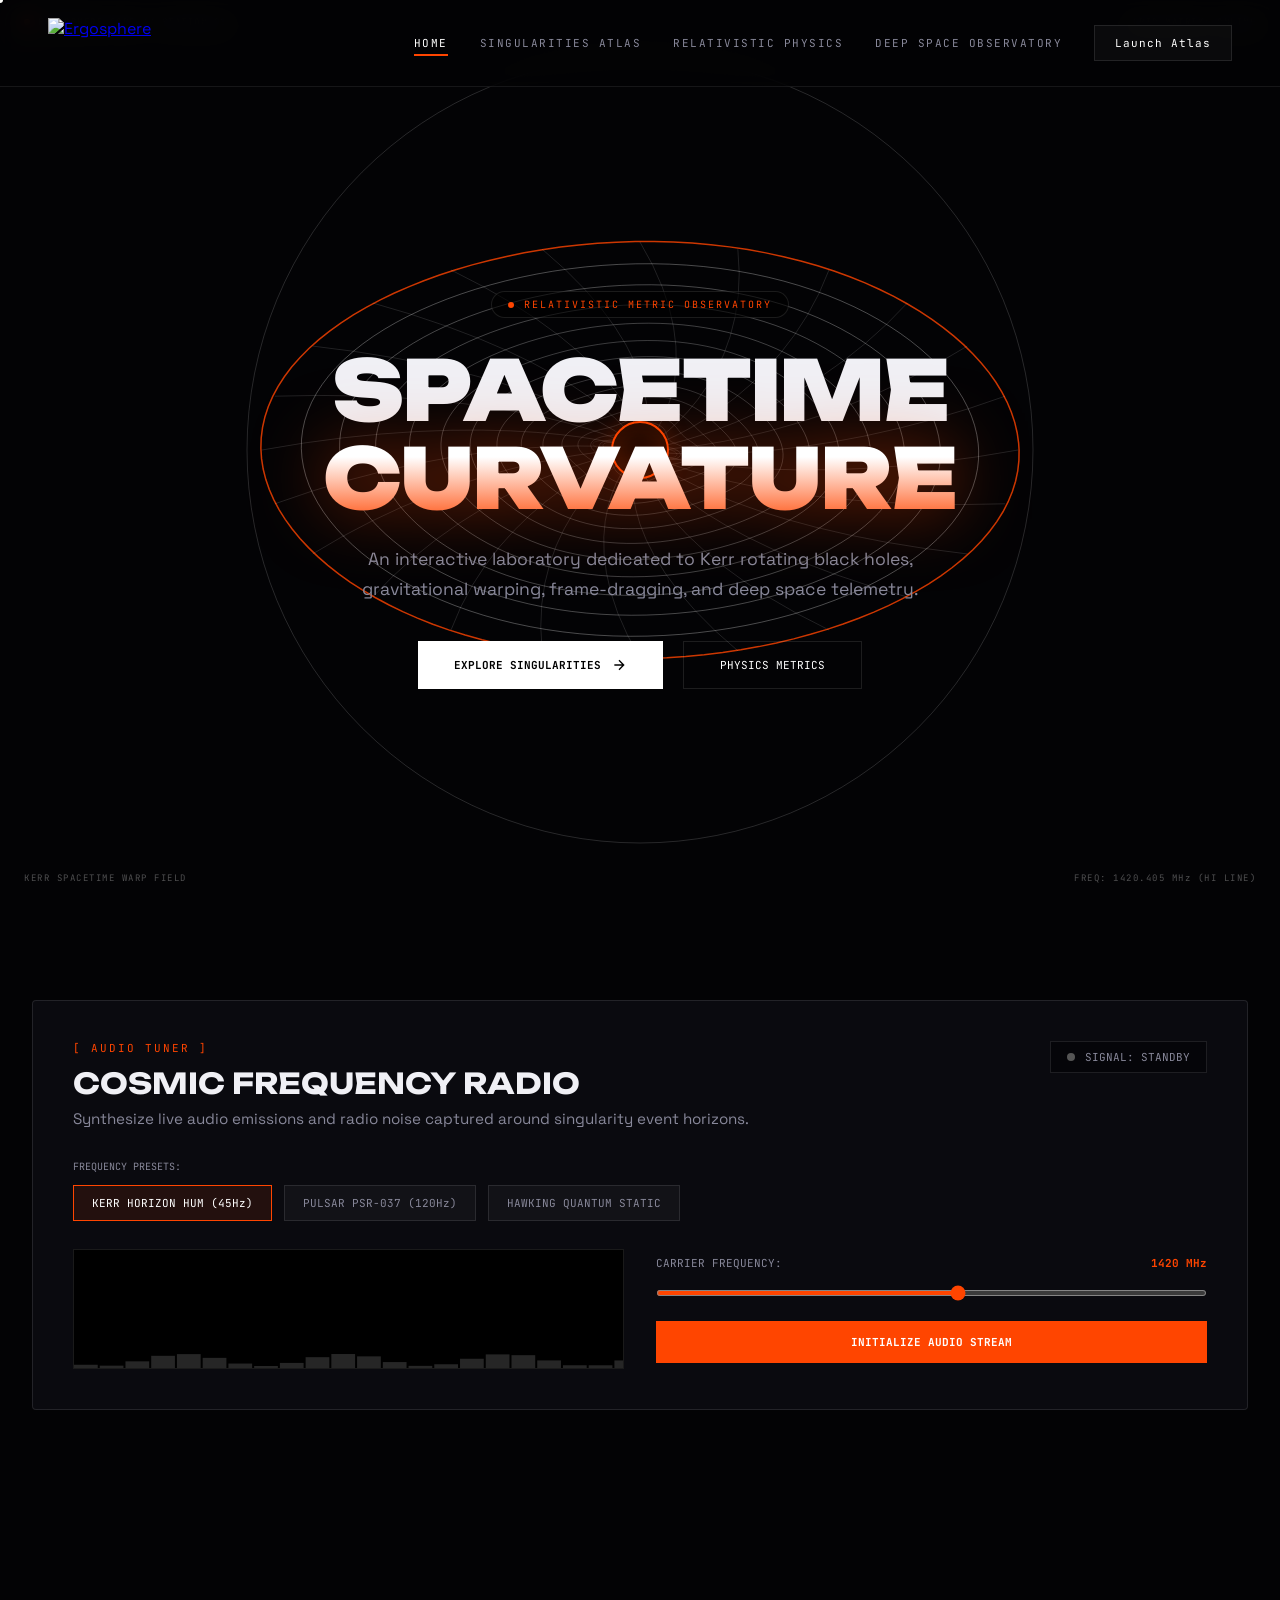
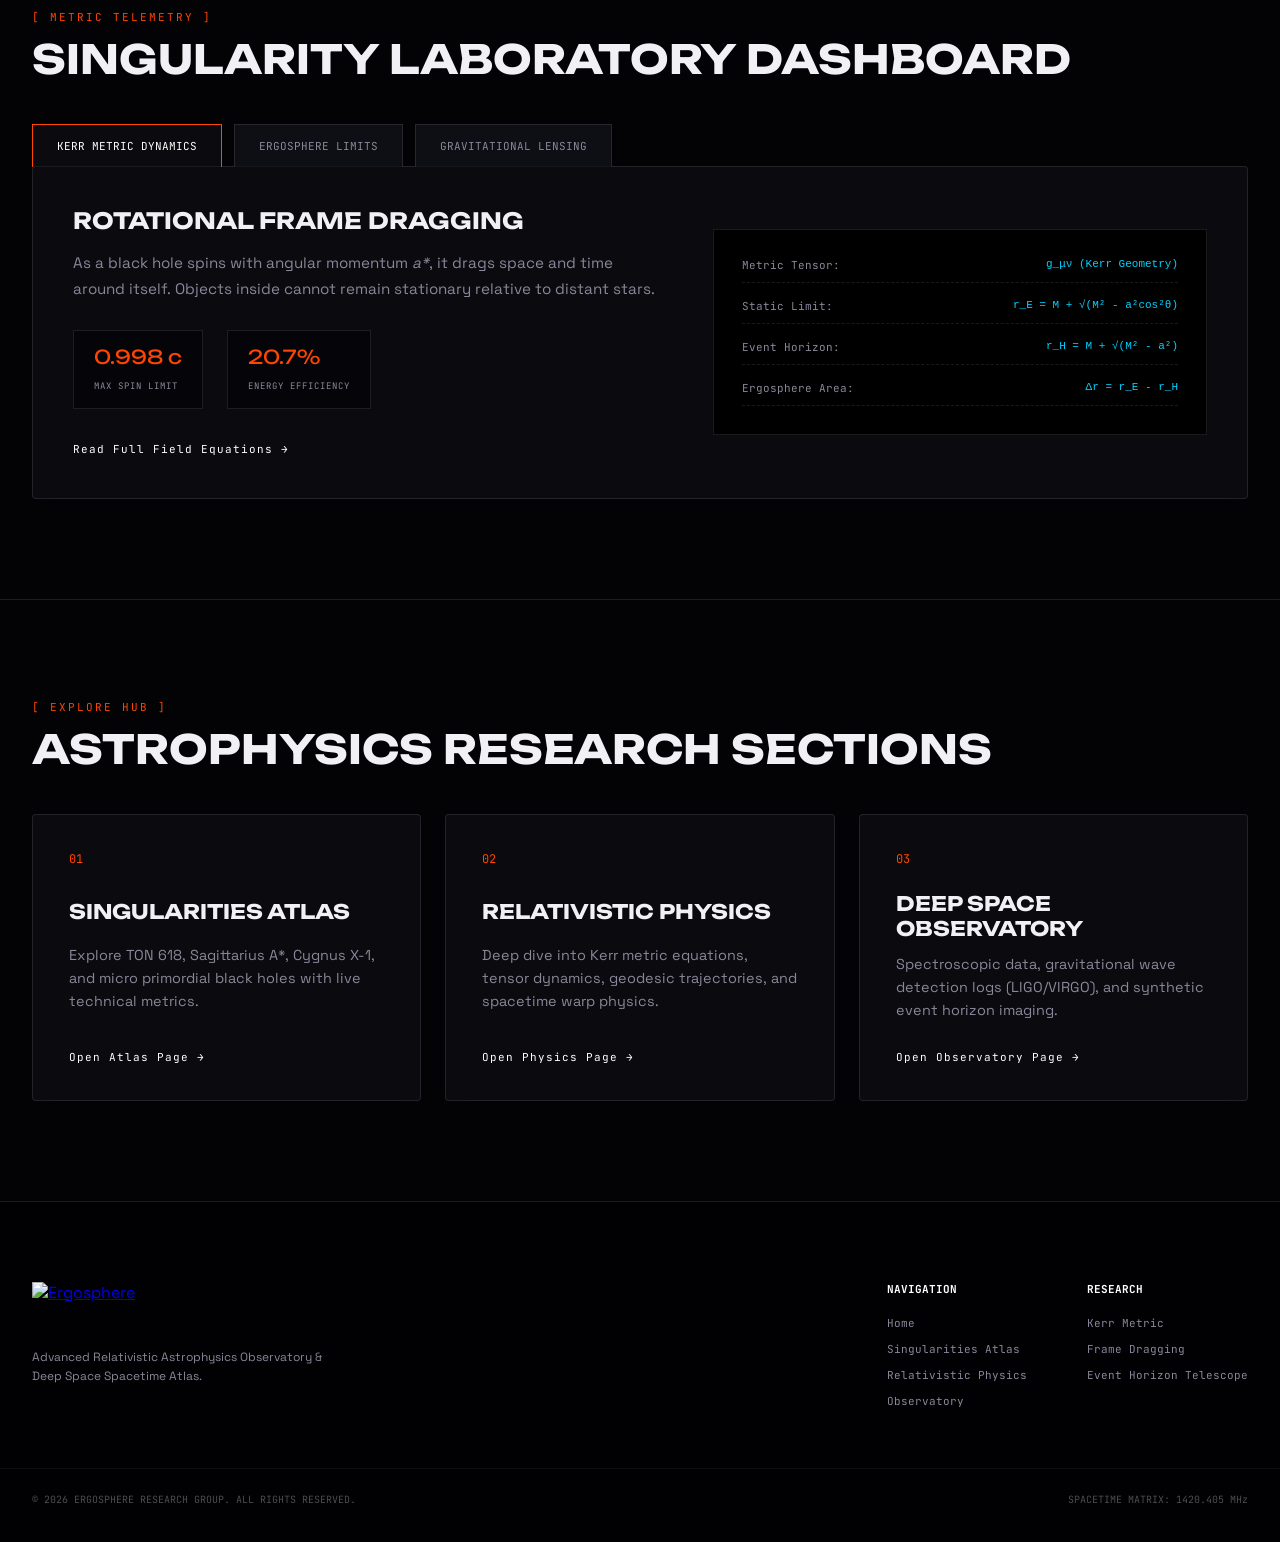
==== index.html @ 7d97d613 "Initial commit" ====
<!DOCTYPE html>
<html lang="en">
<head>
  <meta charset="UTF-8" />
  <meta name="viewport" content="width=device-width, initial-scale=1.0" />
  <title>ERGOSPHERE — Relativistic Astrophysics & Spacetime Dynamics</title>
  
  <!-- Fonts -->
  <link rel="preconnect" href="https://fonts.googleapis.com">
  <link rel="preconnect" href="https://fonts.gstatic.com" crossorigin>
  <link href="https://fonts.googleapis.com/css2?family=JetBrains+Mono:ital,wght@0,300;0,500;0,700;1,400&family=Space+Grotesk:wght@300;500;700&family=Unbounded:wght@400;700;900&display=swap" rel="stylesheet">
  
  <!-- GSAP Core -->
  <script src="https://cdnjs.cloudflare.com/ajax/libs/gsap/3.12.5/gsap.min.js"></script>

  <link rel="stylesheet" href="style.css" />
</head>
<body>

  <!-- Custom HUD Cursor -->
  <div class="custom-cursor"></div>
  <div class="custom-cursor-follower"></div>

  <!-- Technical HUD Frame Overlay -->
  <div class="hud-frame">
    <div class="hud-corner top-left">
      <span class="hud-pulse"></span> ERGOSPHERE CORE // STATION-01
    </div>
    <div class="hud-corner top-right">
      <span>GRID MATRIX: ONLINE</span>
    </div>
    <div class="hud-corner bottom-left">KERR SPACETIME WARP FIELD</div>
    <div class="hud-corner bottom-right">FREQ: 1420.405 MHz (HI LINE)</div>
  </div>

  <!-- Site Header / Navigazione VERA tra pagine -->
  <header class="site-header">
    <a href="index.html" class="logo-container hover-target">
      <img src="/Users/martinasacchetto/Desktop/ergosphere/LOGO/LOGO.png" alt="Ergosphere" class="logo-img">
    </a>
    
    <nav class="main-nav">
      <a href="index.html" class="nav-link active hover-target">Home</a>
      <a href="singularities.html" class="nav-link hover-target">Singularities Atlas</a>
      <a href="physics.html" class="nav-link hover-target">Relativistic Physics</a>
      <a href="observatory.html" class="nav-link hover-target">Deep Space Observatory</a>
      <a href="singularities.html" class="btn-hud hover-target">Launch Atlas</a>
    </nav>
  </header>

  <main>
    <!-- HERO SECTION: Interactive Gravitational Well Grid (Ref Img 1) -->
    <section class="hero-section">
      <div class="hero-grid-container">
        <canvas id="spacetime-grid-canvas"></canvas>
      </div>

      <div class="hero-content">
        <div class="hero-badge">
          <span class="badge-dot"></span>
          <span>RELATIVISTIC METRIC OBSERVATORY</span>
        </div>

        <h1 class="hero-title">
          SPACETIME<br>
          <span class="glow-text">CURVATURE</span>
        </h1>

        <p class="hero-subtitle">
          An interactive laboratory dedicated to Kerr rotating black holes, gravitational warping, frame-dragging, and deep space telemetry.
        </p>

        <div class="hero-cta-group">
          <a href="singularities.html" class="btn-primary hover-target">
            <span>EXPLORE SINGULARITIES</span>
            <svg width="16" height="16" viewBox="0 0 24 24" fill="none" stroke="currentColor" stroke-width="2"><path d="M5 12h14M12 5l7 7-7 7"/></svg>
          </a>
          <a href="physics.html" class="btn-secondary hover-target">
            <span>PHYSICS METRICS</span>
          </a>
        </div>
      </div>
    </section>

    <!-- RADIO COSMIC FREQUENCY STATION (Sintetizzatore Audio Spaziale) -->
    <section class="radio-section">
      <div class="container">
        <div class="radio-card glass-panel">
          
          <div class="radio-header">
            <div class="radio-title-block">
              <span class="section-tag">[ AUDIO TUNER ]</span>
              <h2>COSMIC FREQUENCY RADIO</h2>
              <p>Synthesize live audio emissions and radio noise captured around singularity event horizons.</p>
            </div>
            <div class="radio-status-display">
              <span class="signal-indicator" id="radio-indicator"></span>
              <span id="radio-status-text">SIGNAL: STANDBY</span>
            </div>
          </div>

          <div class="radio-workspace">
            <!-- Preset Channels -->
            <div class="radio-channels">
              <span class="channel-label">FREQUENCY PRESETS:</span>
              <div class="channel-buttons">
                <button class="channel-btn active hover-target" data-freq="45" data-type="kerr">KERR HORIZON HUM (45Hz)</button>
                <button class="channel-btn hover-target" data-freq="120" data-type="pulsar">PULSAR PSR-037 (120Hz)</button>
                <button class="channel-btn hover-target" data-freq="432" data-type="static">HAWKING QUANTUM STATIC</button>
              </div>
            </div>

            <!-- Visualizer & Tuner Controls -->
            <div class="radio-controls-grid">
              <div class="visualizer-box">
                <canvas id="radio-visualizer"></canvas>
              </div>

              <div class="tuner-box">
                <div class="tuner-slider-group">
                  <div class="tuner-info">
                    <span>CARRIER FREQUENCY:</span>
                    <span class="freq-value" id="freq-display">1420 MHz</span>
                  </div>
                  <input type="range" id="frequency-tuner" min="100" max="2500" value="1420" class="hover-target">
                </div>

                <div class="tuner-actions">
                  <button id="radio-play-btn" class="btn-radio-toggle hover-target">
                    <span id="play-btn-text">INITIALIZE AUDIO STREAM</span>
                  </button>
                </div>
              </div>
            </div>

          </div>
        </div>
      </div>
    </section>

    <!-- TELEMETRY & DATA CARDS DASHBOARD (Ref Img 5) -->
    <section class="dashboard-section">
      <div class="container">
        <div class="section-header">
          <span class="section-tag">[ METRIC TELEMETRY ]</span>
          <h2>SINGULARITY LABORATORY DASHBOARD</h2>
        </div>

        <!-- Interactive Tabs -->
        <div class="dashboard-tabs">
          <button class="dash-tab active hover-target" data-tab="kerr">KERR METRIC DYNAMICS</button>
          <button class="dash-tab hover-target" data-tab="ergosphere">ERGOSPHERE LIMITS</button>
          <button class="dash-tab hover-target" data-tab="lensing">GRAVITATIONAL LENSING</button>
        </div>

        <!-- Dynamic Glassmorphic Panel Content -->
        <div class="dashboard-content glass-panel">
          
          <!-- Tab 1: Kerr Dynamics -->
          <div class="tab-pane active" id="pane-kerr">
            <div class="dash-grid">
              <div class="dash-info-col">
                <h3>ROTATIONAL FRAME DRAGGING</h3>
                <p>As a black hole spins with angular momentum <em>a*</em>, it drags space and time around itself. Objects inside cannot remain stationary relative to distant stars.</p>
                
                <div class="stats-row">
                  <div class="stat-box">
                    <span class="stat-num">0.998 c</span>
                    <span class="stat-lbl">MAX SPIN LIMIT</span>
                  </div>
                  <div class="stat-box">
                    <span class="stat-num">20.7%</span>
                    <span class="stat-lbl">ENERGY EFFICIENCY</span>
                  </div>
                </div>

                <a href="physics.html" class="dash-link hover-target">Read Full Field Equations &rarr;</a>
              </div>

              <div class="dash-metric-card">
                <div class="metric-line"><span>Metric Tensor:</span> <code>g_μν (Kerr Geometry)</code></div>
                <div class="metric-line"><span>Static Limit:</span> <code>r_E = M + √(M² - a²cos²θ)</code></div>
                <div class="metric-line"><span>Event Horizon:</span> <code>r_H = M + √(M² - a²)</code></div>
                <div class="metric-line"><span>Ergosphere Area:</span> <code>Δr = r_E - r_H</code></div>
              </div>
            </div>
          </div>

          <!-- Tab 2: Ergosphere Limits -->
          <div class="tab-pane" id="pane-ergosphere">
            <div class="dash-grid">
              <div class="dash-info-col">
                <h3>THE PENROSE ENERGY ZONE</h3>
                <p>The ergosphere is the region situated between the outer static limit and the inner event horizon. Matter entering this zone can split, allowing escape with excess energy extracted from the hole's rotation.</p>
                <div class="stats-row">
                  <div class="stat-box">
                    <span class="stat-num">+1.24 EeV</span>
                    <span class="stat-lbl">MAX ENERGY GAIN</span>
                  </div>
                  <div class="stat-box">
                    <span class="stat-num">OBLATE</span>
                    <span class="stat-lbl">GEOMETRY SHAPE</span>
                  </div>
                </div>
                <a href="physics.html" class="dash-link hover-target">Penrose Mechanics Overview &rarr;</a>
              </div>

              <div class="dash-metric-card">
                <div class="metric-line"><span>Particle Injection:</span> <code>E_0 = E_1 + E_2</code></div>
                <div class="metric-line"><span>Negative Energy Trajectory:</span> <code>E_2 &lt; 0 (Captured)</code></div>
                <div class="metric-line"><span>Escaping Fragment:</span> <code>E_1 &gt; E_0 (Extracted)</code></div>
              </div>
            </div>
          </div>

          <!-- Tab 3: Gravitational Lensing -->
          <div class="tab-pane" id="pane-lensing">
            <div class="dash-grid">
              <div class="dash-info-col">
                <h3>PHOTON RING & ACCRETION SHADOW</h3>
                <p>Light passing close to a singularity is bent sharply into photon rings, casting a shadow twice the size of the physical event horizon.</p>
                <div class="stats-row">
                  <div class="stat-box">
                    <span class="stat-num">2.6 M</span>
                    <span class="stat-lbl">PHOTON SPHERE RADIUS</span>
                  </div>
                  <div class="stat-box">
                    <span class="stat-num">5.2 M</span>
                    <span class="stat-lbl">SHADOW DIAMETER</span>
                  </div>
                </div>
                <a href="observatory.html" class="dash-link hover-target">Open Telescope Imagery &rarr;</a>
              </div>

              <div class="dash-metric-card">
                <div class="metric-line"><span>Deflection Angle:</span> <code>α = 4GM / (c² b)</code></div>
                <div class="metric-line"><span>Einstein Ring Radius:</span> <code>θ_E = √(4GM D_LS / (c² D_L D_S))</code></div>
              </div>
            </div>
          </div>

        </div>
      </div>
    </section>

    <!-- NAVIGATION CARDS TO OTHER PAGES -->
    <section class="modules-section">
      <div class="container">
        <div class="section-header">
          <span class="section-tag">[ EXPLORE HUB ]</span>
          <h2>ASTROPHYSICS RESEARCH SECTIONS</h2>
        </div>

        <div class="modules-grid">
          
          <a href="singularities.html" class="module-card glass-panel hover-target">
            <div class="card-num">01</div>
            <h3>SINGULARITIES ATLAS</h3>
            <p>Explore TON 618, Sagittarius A*, Cygnus X-1, and micro primordial black holes with live technical metrics.</p>
            <span class="card-btn">Open Atlas Page &rarr;</span>
          </a>

          <a href="physics.html" class="module-card glass-panel hover-target">
            <div class="card-num">02</div>
            <h3>RELATIVISTIC PHYSICS</h3>
            <p>Deep dive into Kerr metric equations, tensor dynamics, geodesic trajectories, and spacetime warp physics.</p>
            <span class="card-btn">Open Physics Page &rarr;</span>
          </a>

          <a href="observatory.html" class="module-card glass-panel hover-target">
            <div class="card-num">03</div>
            <h3>DEEP SPACE OBSERVATORY</h3>
            <p>Spectroscopic data, gravitational wave detection logs (LIGO/VIRGO), and synthetic event horizon imaging.</p>
            <span class="card-btn">Open Observatory Page &rarr;</span>
          </a>

        </div>
      </div>
    </section>
  </main>

  <!-- Site Footer -->
  <footer class="site-footer">
    <div class="container footer-content">
      <div class="footer-brand">
        <!-- LOGO ESATTO COME RICHESTO IN HTML -->
        <a href="index.html" class="logo-container hover-target">
          <img src="/Users/martinasacchetto/Desktop/ergosphere/LOGO/LOGO.png" alt="Ergosphere" class="logo-img">
        </a>
        <p>Advanced Relativistic Astrophysics Observatory & Deep Space Spacetime Atlas.</p>
      </div>

      <div class="footer-links">
        <div class="link-col">
          <h4>NAVIGATION</h4>
          <a href="index.html">Home</a>
          <a href="singularities.html">Singularities Atlas</a>
          <a href="physics.html">Relativistic Physics</a>
          <a href="observatory.html">Observatory</a>
        </div>
        <div class="link-col">
          <h4>RESEARCH</h4>
          <a href="physics.html">Kerr Metric</a>
          <a href="physics.html">Frame Dragging</a>
          <a href="observatory.html">Event Horizon Telescope</a>
        </div>
      </div>
    </div>

    <div class="container footer-bottom">
      <p>© 2026 ERGOSPHERE RESEARCH GROUP. ALL RIGHTS RESERVED.</p>
      <p>SPACETIME MATRIX: 1420.405 MHz</p>
    </div>
  </footer>

  <script src="app.js"></script>
</body>
</html>
---- style.css ----
/* ==========================================================================
   CORE SYSTEM & SCI-FI DARK STYLING
   ========================================================================== */
:root {
  --bg: #030305;
  --panel-bg: rgba(18, 18, 26, 0.5);
  --panel-border: rgba(255, 255, 255, 0.1);
  --panel-border-glow: rgba(255, 69, 0, 0.4);
  --text-main: #f0f0f5;
  --text-muted: #88889a;
  --accent-orange: #ff4500;
  --accent-amber: #ff8c00;
  --accent-cyan: #00d2ff;
  --font-heading: 'Unbounded', sans-serif;
  --font-sub: 'Space Grotesk', sans-serif;
  --font-mono: 'JetBrains Mono', monospace;
}

* {
  box-sizing: border-box;
  margin: 0;
  padding: 0;
}

html {
  background-color: var(--bg);
  color: var(--text-main);
  font-family: var(--font-sub);
  overflow-x: hidden;
}

body {
  cursor: none;
}

/* Regola CSS esatta richiesta per il Logo */
.logo-img {
  display: block;
  height: 50px;
  width: auto;
  max-width: 300px;
}

/* Glassmorphism Panel */
.glass-panel {
  background: var(--panel-bg);
  border: 1px solid var(--panel-border);
  backdrop-filter: blur(16px);
  -webkit-backdrop-filter: blur(16px);
  border-radius: 4px;
}

/* Custom HUD Cursor */
.custom-cursor {
  position: fixed;
  top: 0;
  left: 0;
  width: 6px;
  height: 6px;
  background: #fff;
  border-radius: 50%;
  pointer-events: none;
  z-index: 99999;
  transform: translate(-50%, -50%);
  mix-blend-mode: difference;
}

.custom-cursor-follower {
  position: fixed;
  top: 0;
  left: 0;
  width: 36px;
  height: 36px;
  border: 1px solid rgba(255, 255, 255, 0.3);
  border-radius: 50%;
  pointer-events: none;
  z-index: 99998;
  transform: translate(-50%, -50%);
  transition: width 0.25s ease, height 0.25s ease, background 0.25s ease, border-color 0.25s ease;
  mix-blend-mode: difference;
}

.custom-cursor-follower.hovered {
  width: 60px;
  height: 60px;
  background: rgba(255, 255, 255, 0.1);
  border-color: var(--accent-orange);
}

/* Technical HUD Frame Overlay */
.hud-frame {
  position: fixed;
  inset: 0;
  pointer-events: none;
  z-index: 900;
}

.hud-corner {
  position: absolute;
  font-family: var(--font-mono);
  font-size: 9px;
  color: rgba(255, 255, 255, 0.3);
  letter-spacing: 1.5px;
  display: flex;
  align-items: center;
  gap: 8px;
}

.top-left { top: 16px; left: 24px; }
.top-right { top: 16px; right: 24px; }
.bottom-left { bottom: 16px; left: 24px; }
.bottom-right { bottom: 16px; right: 24px; }

.hud-pulse {
  width: 6px;
  height: 6px;
  background: var(--accent-orange);
  border-radius: 50%;
  box-shadow: 0 0 8px var(--accent-orange);
  animation: pulseDot 2s infinite;
}

@keyframes pulseDot {
  0%, 100% { opacity: 0.3; }
  50% { opacity: 1; }
}

/* Header & Direct Navigation Links */
.site-header {
  position: fixed;
  top: 0;
  width: 100%;
  padding: 18px 48px;
  display: flex;
  justify-content: space-between;
  align-items: center;
  z-index: 1000;
  background: rgba(3, 3, 5, 0.75);
  backdrop-filter: blur(12px);
  border-bottom: 1px solid rgba(255, 255, 255, 0.08);
}

.main-nav {
  display: flex;
  align-items: center;
  gap: 32px;
}

.nav-link {
  color: var(--text-muted);
  text-decoration: none;
  font-family: var(--font-mono);
  font-size: 11px;
  text-transform: uppercase;
  letter-spacing: 1.5px;
  transition: color 0.3s ease;
  position: relative;
}

.nav-link.active, .nav-link:hover {
  color: #fff;
}

.nav-link.active::after {
  content: '';
  position: absolute;
  bottom: -6px;
  left: 0;
  width: 100%;
  height: 2px;
  background: var(--accent-orange);
}

.btn-hud {
  padding: 10px 20px;
  border: 1px solid var(--panel-border);
  background: rgba(255, 255, 255, 0.03);
  color: #fff;
  text-decoration: none;
  font-family: var(--font-mono);
  font-size: 11px;
  letter-spacing: 1px;
  transition: all 0.3s ease;
}

.btn-hud:hover {
  border-color: var(--accent-orange);
  background: rgba(255, 69, 0, 0.1);
}

/* Container Utilities */
.container {
  max-width: 1280px;
  margin: 0 auto;
  padding: 0 32px;
}

.section-tag {
  font-family: var(--font-mono);
  font-size: 11px;
  color: var(--accent-orange);
  letter-spacing: 2px;
  display: block;
  margin-bottom: 10px;
}

.section-header {
  margin-bottom: 40px;
}

.section-header h2 {
  font-family: var(--font-heading);
  font-size: clamp(1.8rem, 3.5vw, 2.5rem);
}

/* HERO SECTION - Gravitational Well Canvas (Ref Img 1) */
.hero-section {
  position: relative;
  min-height: 100vh;
  display: flex;
  align-items: center;
  justify-content: center;
  overflow: hidden;
  padding-top: 80px;
}

.hero-grid-container {
  position: absolute;
  inset: 0;
  width: 100%;
  height: 100%;
  z-index: 1;
}

#spacetime-grid-canvas {
  width: 100%;
  height: 100%;
}

.hero-content {
  position: relative;
  z-index: 10;
  text-align: center;
  max-width: 850px;
  padding: 0 20px;
  pointer-events: none;
}

.hero-content a, .hero-content button {
  pointer-events: auto;
}

.hero-badge {
  display: inline-flex;
  align-items: center;
  gap: 10px;
  background: rgba(0, 0, 0, 0.6);
  border: 1px solid var(--panel-border);
  padding: 6px 16px;
  border-radius: 20px;
  font-family: var(--font-mono);
  font-size: 10px;
  letter-spacing: 2px;
  color: var(--accent-orange);
  margin-bottom: 28px;
}

.badge-dot {
  width: 6px;
  height: 6px;
  background: var(--accent-orange);
  border-radius: 50%;
}

.hero-title {
  font-family: var(--font-heading);
  font-size: clamp(2.8rem, 6.5vw, 5.8rem);
  font-weight: 900;
  line-height: 1.05;
  letter-spacing: -2px;
  margin-bottom: 24px;
}

.glow-text {
  background: linear-gradient(180deg, #ffffff 30%, #ff4500 100%);
  -webkit-background-clip: text;
  -webkit-text-fill-color: transparent;
  filter: drop-shadow(0 0 35px rgba(255, 69, 0, 0.5));
}

.hero-subtitle {
  font-size: 1.1rem;
  color: var(--text-muted);
  max-width: 620px;
  margin: 0 auto 36px auto;
  line-height: 1.7;
}

.hero-cta-group {
  display: flex;
  justify-content: center;
  gap: 20px;
}

.btn-primary {
  display: inline-flex;
  align-items: center;
  gap: 10px;
  padding: 16px 36px;
  background: #fff;
  color: #000;
  font-family: var(--font-mono);
  font-size: 11px;
  font-weight: 700;
  text-decoration: none;
  transition: all 0.3s ease;
}

.btn-primary:hover {
  background: var(--accent-orange);
  color: #fff;
  box-shadow: 0 0 30px rgba(255, 69, 0, 0.4);
}

.btn-secondary {
  display: inline-flex;
  align-items: center;
  padding: 16px 36px;
  background: transparent;
  color: #fff;
  border: 1px solid var(--panel-border);
  font-family: var(--font-mono);
  font-size: 11px;
  text-decoration: none;
  transition: all 0.3s ease;
}

.btn-secondary:hover {
  border-color: #fff;
  background: rgba(255, 255, 255, 0.05);
}

/* RADIO SECTION */
.radio-section {
  padding: 100px 0;
  position: relative;
  z-index: 10;
}

.radio-card {
  padding: 40px;
}

.radio-header {
  display: flex;
  justify-content: space-between;
  align-items: flex-start;
  margin-bottom: 32px;
}

.radio-title-block h2 {
  font-family: var(--font-heading);
  font-size: 1.8rem;
  margin-bottom: 8px;
}

.radio-title-block p {
  color: var(--text-muted);
  font-size: 0.95rem;
}

.radio-status-display {
  display: flex;
  align-items: center;
  gap: 10px;
  font-family: var(--font-mono);
  font-size: 11px;
  color: var(--text-muted);
  background: rgba(0, 0, 0, 0.4);
  padding: 8px 16px;
  border: 1px solid var(--panel-border);
}

.signal-indicator {
  width: 8px;
  height: 8px;
  border-radius: 50%;
  background: #555;
}

.signal-indicator.active {
  background: var(--accent-orange);
  box-shadow: 0 0 10px var(--accent-orange);
}

.radio-channels {
  margin-bottom: 28px;
}

.channel-label {
  font-family: var(--font-mono);
  font-size: 10px;
  color: var(--text-muted);
  display: block;
  margin-bottom: 12px;
}

.channel-buttons {
  display: flex;
  gap: 12px;
  flex-wrap: wrap;
}

.channel-btn {
  background: rgba(255, 255, 255, 0.03);
  border: 1px solid var(--panel-border);
  color: var(--text-muted);
  padding: 10px 18px;
  font-family: var(--font-mono);
  font-size: 11px;
  cursor: pointer;
  transition: all 0.3s ease;
}

.channel-btn.active, .channel-btn:hover {
  border-color: var(--accent-orange);
  color: #fff;
  background: rgba(255, 69, 0, 0.1);
}

.radio-controls-grid {
  display: grid;
  grid-template-columns: 1fr 1fr;
  gap: 32px;
  align-items: center;
}

.visualizer-box {
  height: 120px;
  background: #000;
  border: 1px solid var(--panel-border);
}

#radio-visualizer {
  width: 100%;
  height: 100%;
}

.tuner-box {
  display: flex;
  flex-direction: column;
  gap: 20px;
}

.tuner-info {
  display: flex;
  justify-content: space-between;
  font-family: var(--font-mono);
  font-size: 11px;
  color: var(--text-muted);
  margin-bottom: 10px;
}

.freq-value {
  color: var(--accent-orange);
  font-weight: 700;
}

input[type=range] {
  width: 100%;
  accent-color: var(--accent-orange);
  background: rgba(255, 255, 255, 0.1);
  height: 6px;
  border-radius: 3px;
  outline: none;
}

.btn-radio-toggle {
  width: 100%;
  padding: 14px;
  background: var(--accent-orange);
  color: #fff;
  border: none;
  font-family: var(--font-mono);
  font-size: 11px;
  font-weight: 700;
  cursor: pointer;
  transition: all 0.3s ease;
}

.btn-radio-toggle:hover {
  background: var(--accent-amber);
  box-shadow: 0 0 20px rgba(255, 140, 0, 0.4);
}

/* DASHBOARD SECTION (Ref Img 5) */
.dashboard-section {
  padding: 100px 0;
}

.dashboard-tabs {
  display: flex;
  gap: 12px;
  margin-bottom: -1px;
  position: relative;
  z-index: 2;
}

.dash-tab {
  padding: 14px 24px;
  background: rgba(18, 18, 26, 0.8);
  border: 1px solid var(--panel-border);
  border-bottom: none;
  color: var(--text-muted);
  font-family: var(--font-mono);
  font-size: 11px;
  cursor: pointer;
  transition: all 0.3s ease;
}

.dash-tab.active {
  color: #fff;
  background: var(--panel-bg);
  border-color: var(--accent-orange);
}

.dashboard-content {
  padding: 40px;
}

.tab-pane {
  display: none;
}

.tab-pane.active {
  display: block;
}

.dash-grid {
  display: grid;
  grid-template-columns: 1.2fr 1fr;
  gap: 48px;
  align-items: center;
}

.dash-info-col h3 {
  font-family: var(--font-heading);
  font-size: 1.4rem;
  margin-bottom: 16px;
}

.dash-info-col p {
  color: var(--text-muted);
  line-height: 1.7;
  font-size: 0.95rem;
  margin-bottom: 28px;
}

.stats-row {
  display: flex;
  gap: 24px;
  margin-bottom: 28px;
}

.stat-box {
  background: rgba(0, 0, 0, 0.4);
  border: 1px solid var(--panel-border);
  padding: 14px 20px;
}

.stat-num {
  display: block;
  font-family: var(--font-heading);
  font-size: 1.2rem;
  color: var(--accent-orange);
  margin-bottom: 4px;
}

.stat-lbl {
  font-family: var(--font-mono);
  font-size: 9px;
  color: var(--text-muted);
  letter-spacing: 1px;
}

.dash-link {
  font-family: var(--font-mono);
  font-size: 11px;
  color: #fff;
  text-decoration: none;
  letter-spacing: 1px;
  transition: color 0.3s ease;
}

.dash-link:hover {
  color: var(--accent-orange);
}

.dash-metric-card {
  background: #000;
  border: 1px solid var(--panel-border);
  padding: 28px;
  display: flex;
  flex-direction: column;
  gap: 16px;
}

.metric-line {
  font-family: var(--font-mono);
  font-size: 11px;
  display: flex;
  justify-content: space-between;
  border-bottom: 1px dashed rgba(255, 255, 255, 0.1);
  padding-bottom: 10px;
  color: var(--text-muted);
}

.metric-line code {
  color: var(--accent-cyan);
}

/* MODULES SECTION */
.modules-section {
  padding: 100px 0;
  border-top: 1px solid var(--panel-border);
}

.modules-grid {
  display: grid;
  grid-template-columns: repeat(auto-fit, minmax(320px, 1fr));
  gap: 24px;
}

.module-card {
  padding: 36px;
  text-decoration: none;
  color: inherit;
  display: flex;
  flex-direction: column;
  justify-content: space-between;
  transition: all 0.35s ease;
}

.module-card:hover {
  border-color: var(--accent-orange);
  transform: translateY(-6px);
  box-shadow: 0 10px 30px rgba(0, 0, 0, 0.5);
}

.card-num {
  font-family: var(--font-mono);
  font-size: 12px;
  color: var(--accent-orange);
  margin-bottom: 24px;
}

.module-card h3 {
  font-family: var(--font-heading);
  font-size: 1.25rem;
  margin-bottom: 12px;
}

.module-card p {
  color: var(--text-muted);
  font-size: 0.9rem;
  line-height: 1.6;
  margin-bottom: 28px;
}

.card-btn {
  font-family: var(--font-mono);
  font-size: 11px;
  color: #fff;
  letter-spacing: 1px;
}

/* FOOTER */
.site-footer {
  border-top: 1px solid var(--panel-border);
  padding: 80px 0 36px 0;
  background: #010103;
}

.footer-content {
  display: flex;
  justify-content: space-between;
  margin-bottom: 60px;
}

.footer-brand p {
  color: var(--text-muted);
  font-size: 12px;
  max-width: 300px;
  line-height: 1.6;
  margin-top: 16px;
}

.footer-links {
  display: flex;
  gap: 60px;
}

.link-col {
  display: flex;
  flex-direction: column;
  gap: 12px;
  font-family: var(--font-mono);
}

.link-col h4 {
  color: #fff;
  font-size: 11px;
  margin-bottom: 8px;
}

.link-col a {
  color: var(--text-muted);
  text-decoration: none;
  font-size: 11px;
  transition: color 0.3s ease;
}

.link-col a:hover { color: #fff; }

.footer-bottom {
  border-top: 1px solid rgba(255, 255, 255, 0.05);
  padding-top: 24px;
  display: flex;
  justify-content: space-between;
  font-family: var(--font-mono);
  font-size: 10px;
  color: rgba(255, 255, 255, 0.3);
}

@media (max-width: 900px) {
  .radio-controls-grid, .dash-grid { grid-template-columns: 1fr; }
  .site-header { padding: 16px 24px; }
  .main-nav { display: none; }
  .footer-content { flex-direction: column; gap: 40px; }
}


/* ==========================================================================
   SINGULARITIES ATLAS — DEDICATED SCI-FI STYLES
   ========================================================================== */

/* Hero Slingshot Section */
.slingshot-hero {
  padding-top: 100px;
  min-height: 100vh;
  position: relative;
}

.slingshot-container {
  display: grid;
  grid-template-columns: 420px 1fr;
  gap: 24px;
  padding: 24px;
  max-width: 1600px;
  margin: 0 auto;
}

.slingshot-controls {
  padding: 28px;
  display: flex;
  flex-direction: column;
  gap: 20px;
  z-index: 10;
}

.control-header h2 {
  font-family: var(--font-heading);
  font-size: 1.4rem;
  margin-bottom: 6px;
}

.control-header p {
  color: var(--text-muted);
  font-size: 0.85rem;
  line-height: 1.5;
}

.ctrl-label {
  font-family: var(--font-mono);
  font-size: 10px;
  color: var(--text-muted);
  display: block;
  margin-bottom: 10px;
}

.preset-buttons {
  display: flex;
  flex-direction: column;
  gap: 8px;
}

.preset-btn {
  background: rgba(255, 255, 255, 0.03);
  border: 1px solid var(--panel-border);
  color: var(--text-muted);
  padding: 10px 14px;
  font-family: var(--font-mono);
  font-size: 10px;
  text-align: left;
  cursor: pointer;
  transition: all 0.25s ease;
}

.preset-btn.active, .preset-btn:hover {
  border-color: var(--accent-orange);
  color: #fff;
  background: rgba(255, 69, 0, 0.12);
}

.controls-grid {
  display: flex;
  flex-direction: column;
  gap: 16px;
  border-top: 1px dashed var(--panel-border);
  padding-top: 16px;
}

.ctrl-group {
  display: flex;
  flex-direction: column;
  gap: 8px;
}

.ctrl-group label {
  font-family: var(--font-mono);
  font-size: 10px;
  color: var(--text-muted);
}

.ctrl-group select {
  background: #000;
  border: 1px solid var(--panel-border);
  color: #fff;
  padding: 8px;
  font-family: var(--font-mono);
  font-size: 11px;
  outline: none;
}

.slingshot-telemetry {
  background: #000;
  border: 1px solid var(--panel-border);
  padding: 16px;
  display: flex;
  flex-direction: column;
  gap: 10px;
}

.telemetry-box {
  display: flex;
  justify-content: space-between;
  font-family: var(--font-mono);
  font-size: 10px;
  border-bottom: 1px solid rgba(255, 255, 255, 0.05);
  padding-bottom: 6px;
}

.telemetry-box .lbl { color: var(--text-muted); }
.telemetry-box .val { color: var(--accent-cyan); font-weight: 700; }

.status-glow {
  color: var(--accent-orange) !important;
}

.action-buttons {
  display: flex;
  gap: 12px;
}

.action-buttons button {
  flex: 1;
}

.slingshot-canvas-box {
  position: relative;
  background: #000;
  border: 1px solid var(--panel-border);
  border-radius: 4px;
  overflow: hidden;
  min-height: 650px;
}

#slingshot-canvas {
  width: 100%;
  height: 100%;
  display: block;
}

.canvas-instruction {
  position: absolute;
  bottom: 16px;
  left: 50%;
  transform: translateX(-50%);
  font-family: var(--font-mono);
  font-size: 10px;
  color: rgba(255, 255, 255, 0.4);
  letter-spacing: 1.5px;
  background: rgba(0, 0, 0, 0.7);
  padding: 6px 16px;
  border: 1px solid var(--panel-border);
  pointer-events: none;
}

/* Anatomy Section */
.anatomy-section {
  padding: 100px 0;
  border-top: 1px solid var(--panel-border);
}

.anatomy-layout {
  display: grid;
  grid-template-columns: 1fr 1fr;
  gap: 32px;
  align-items: center;
}

.anatomy-visual {
  height: 420px;
  position: relative;
  background: radial-gradient(circle at center, rgba(255,69,0,0.15) 0%, transparent 70%);
  display: flex;
  justify-content: center;
  align-items: center;
}

.anatomy-node {
  position: absolute;
  display: flex;
  align-items: center;
  gap: 10px;
  cursor: pointer;
  padding: 6px 12px;
  background: rgba(0,0,0,0.8);
  border: 1px solid var(--panel-border);
  transition: all 0.3s ease;
}

.anatomy-node:hover, .anatomy-node.active {
  border-color: var(--accent-orange);
  box-shadow: 0 0 15px rgba(255, 69, 0, 0.4);
}

.node-dot {
  width: 8px;
  height: 8px;
  border-radius: 50%;
  background: var(--accent-orange);
}

.node-label {
  font-family: var(--font-mono);
  font-size: 10px;
  color: #fff;
}

.node-singularity { top: 50%; left: 50%; transform: translate(-50%, -50%); }
.node-inner-horizon { top: 38%; left: 45%; }
.node-outer-horizon { top: 28%; left: 35%; }
.node-ergosphere { top: 18%; left: 25%; }
.node-photon-ring { top: 70%; right: 20%; }

.anatomy-info {
  padding: 40px;
}

.anatomy-code {
  font-family: var(--font-mono);
  font-size: 10px;
  color: var(--accent-orange);
  letter-spacing: 2px;
  display: block;
  margin-bottom: 12px;
}

.anatomy-info h3 {
  font-family: var(--font-heading);
  font-size: 1.8rem;
  margin-bottom: 16px;
}

.anatomy-info p {
  color: var(--text-muted);
  line-height: 1.7;
  font-size: 0.95rem;
  margin-bottom: 32px;
}

.layer-metrics {
  display: flex;
  flex-direction: column;
  gap: 12px;
  border-top: 1px dashed var(--panel-border);
  padding-top: 20px;
}

.metric-item {
  display: flex;
  justify-content: space-between;
  font-family: var(--font-mono);
  font-size: 11px;
}

.metric-item .m-lbl { color: var(--text-muted); }
.metric-item .m-val { color: var(--accent-cyan); }

/* Hawking Lab Section */
.hawking-section {
  padding: 100px 0;
}

.hawking-card {
  padding: 40px;
}

.hawking-header {
  display: flex;
  justify-content: space-between;
  align-items: flex-start;
  margin-bottom: 36px;
}

.hawking-header h2 {
  font-family: var(--font-heading);
  font-size: 1.8rem;
}

.equation-tag code {
  font-family: var(--font-mono);
  font-size: 12px;
  color: var(--accent-orange);
  background: rgba(0, 0, 0, 0.5);
  padding: 8px 16px;
  border: 1px solid var(--panel-border);
}

.hawking-grid {
  display: grid;
  grid-template-columns: 1fr 1fr;
  gap: 40px;
  align-items: center;
}

.quantum-canvas-box {
  height: 320px;
  background: #000;
  border: 1px solid var(--panel-border);
  position: relative;
}

#quantum-canvas {
  width: 100%;
  height: 100%;
}

.canvas-tag {
  position: absolute;
  bottom: 12px;
  left: 12px;
  font-family: var(--font-mono);
  font-size: 9px;
  color: var(--text-muted);
  background: rgba(0, 0, 0, 0.6);
  padding: 4px 10px;
}

.mass-slider-block {
  margin-bottom: 28px;
}

.slider-header {
  display: flex;
  justify-content: space-between;
  font-family: var(--font-mono);
  font-size: 11px;
  color: var(--text-muted);
  margin-bottom: 12px;
}

.highlight { color: var(--accent-orange); font-weight: 700; }

.hawking-metrics-grid {
  display: grid;
  grid-template-columns: 1fr 1fr;
  gap: 16px;
}

.h-metric {
  background: rgba(0, 0, 0, 0.4);
  border: 1px solid var(--panel-border);
  padding: 16px;
  display: flex;
  flex-direction: column;
  gap: 6px;
}

.h-lbl { font-family: var(--font-mono); font-size: 9px; color: var(--text-muted); }
.h-val { font-family: var(--font-heading); font-size: 1.1rem; color: #fff; }
.h-sub { font-family: var(--font-mono); font-size: 9px; color: var(--accent-cyan); }

/* Catalog Section */
.catalog-section {
  padding: 100px 0;
  border-top: 1px solid var(--panel-border);
}

.catalog-filters {
  display: flex;
  gap: 12px;
  margin-bottom: 36px;
  flex-wrap: wrap;
}

.cat-filter {
  background: rgba(255, 255, 255, 0.03);
  border: 1px solid var(--panel-border);
  color: var(--text-muted);
  padding: 10px 20px;
  font-family: var(--font-mono);
  font-size: 11px;
  cursor: pointer;
  transition: all 0.3s ease;
}

.cat-filter.active, .cat-filter:hover {
  border-color: var(--accent-orange);
  color: #fff;
  background: rgba(255, 69, 0, 0.1);
}

.catalog-grid {
  display: grid;
  grid-template-columns: repeat(auto-fit, minmax(360px, 1fr));
  gap: 24px;
}

.cat-card {
  padding: 32px;
  position: relative;
  display: flex;
  flex-direction: column;
  justify-content: space-between;
  transition: transform 0.3s ease, border-color 0.3s ease;
}

.cat-card:hover {
  border-color: var(--accent-orange);
  transform: translateY(-4px);
}

.card-badge {
  position: absolute;
  top: 20px;
  right: 20px;
  font-family: var(--font-mono);
  font-size: 9px;
  color: var(--accent-orange);
  background: rgba(255, 69, 0, 0.1);
  padding: 4px 10px;
  border: 1px solid rgba(255, 69, 0, 0.3);
}

.card-header h3 {
  font-family: var(--font-heading);
  font-size: 1.5rem;
  margin-bottom: 4px;
}

.constellation {
  font-family: var(--font-mono);
  font-size: 10px;
  color: var(--text-muted);
  display: block;
  margin-bottom: 16px;
}

.card-desc {
  color: var(--text-muted);
  font-size: 0.9rem;
  line-height: 1.6;
  margin-bottom: 24px;
}

.card-specs {
  display: flex;
  flex-direction: column;
  gap: 8px;
  border-top: 1px dashed var(--panel-border);
  padding-top: 16px;
}

.spec {
  display: flex;
  justify-content: space-between;
  font-family: var(--font-mono);
  font-size: 11px;
}

.spec .s-lbl { color: var(--text-muted); }
.spec .s-val { color: var(--accent-cyan); }

@media (max-width: 1100px) {
  .slingshot-container, .anatomy-layout, .hawking-grid { grid-template-columns: 1fr; }
  .slingshot-canvas-box { min-height: 450px; }
}
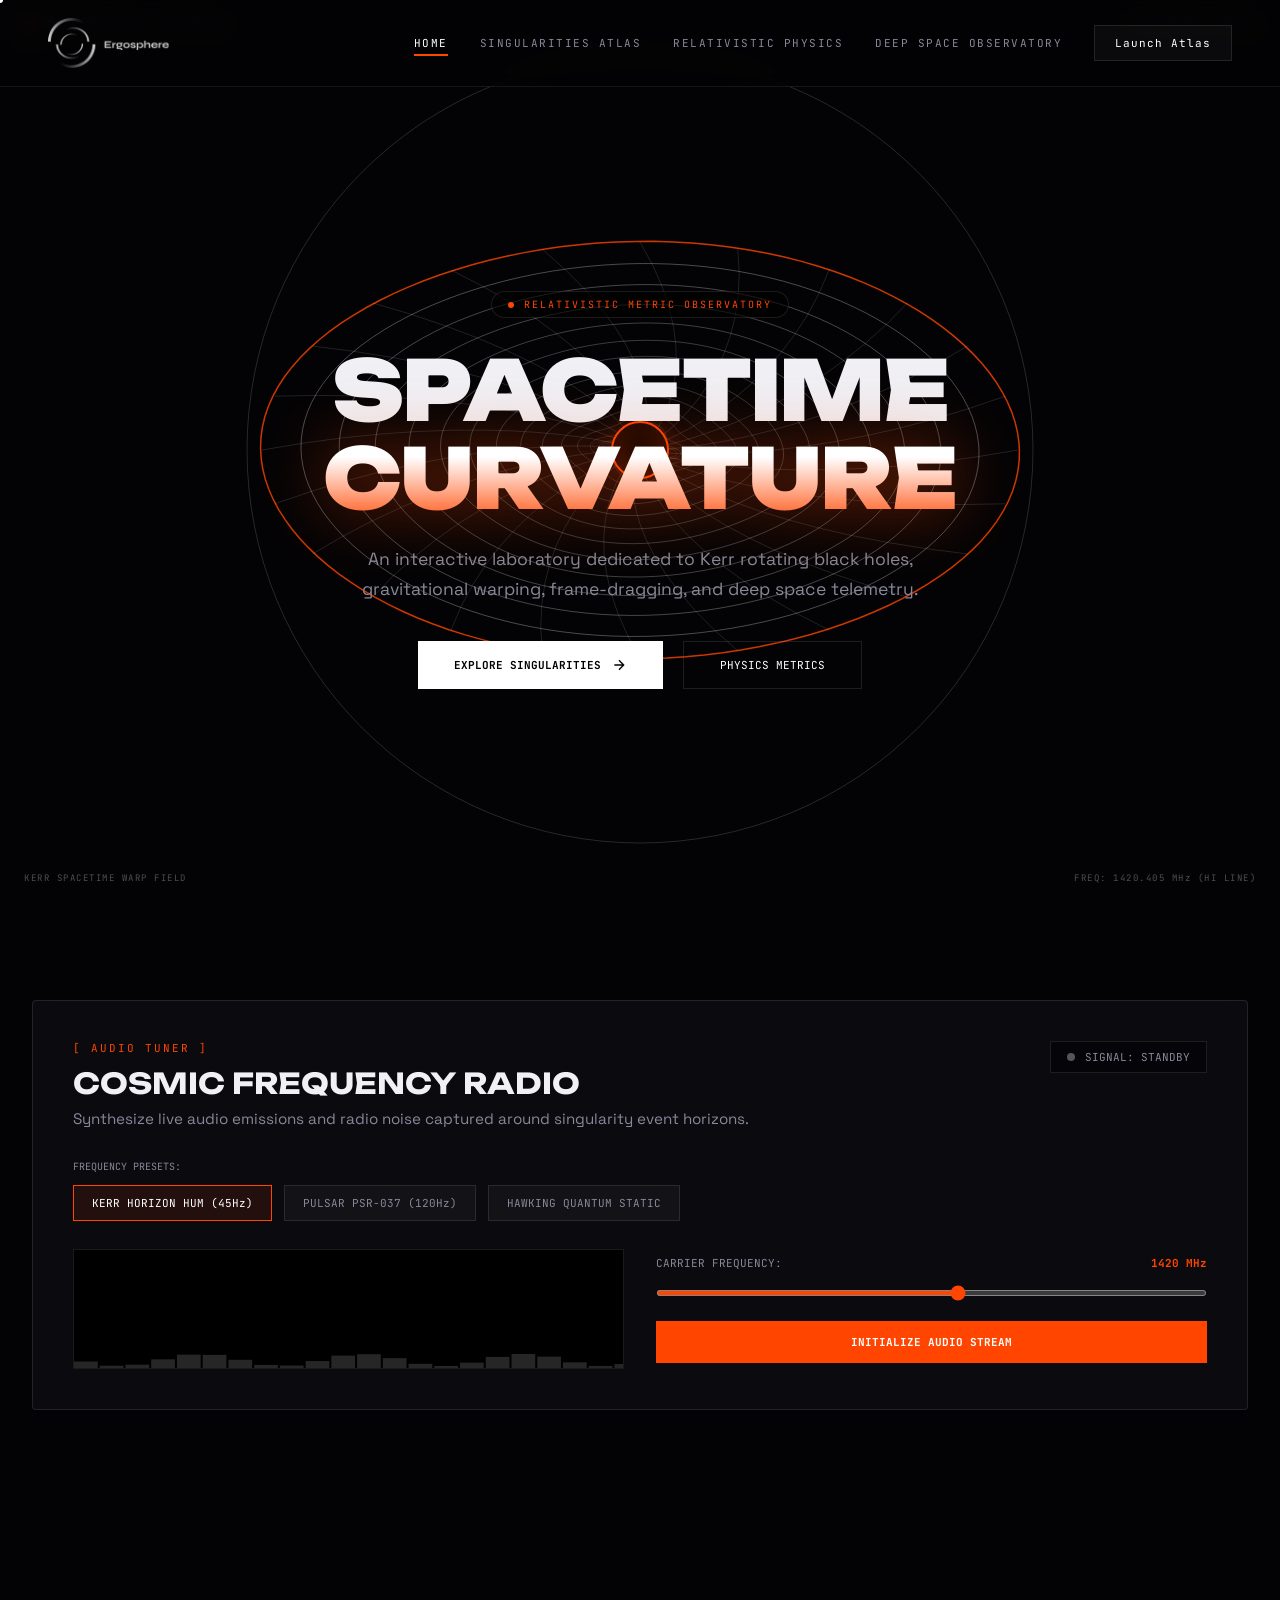
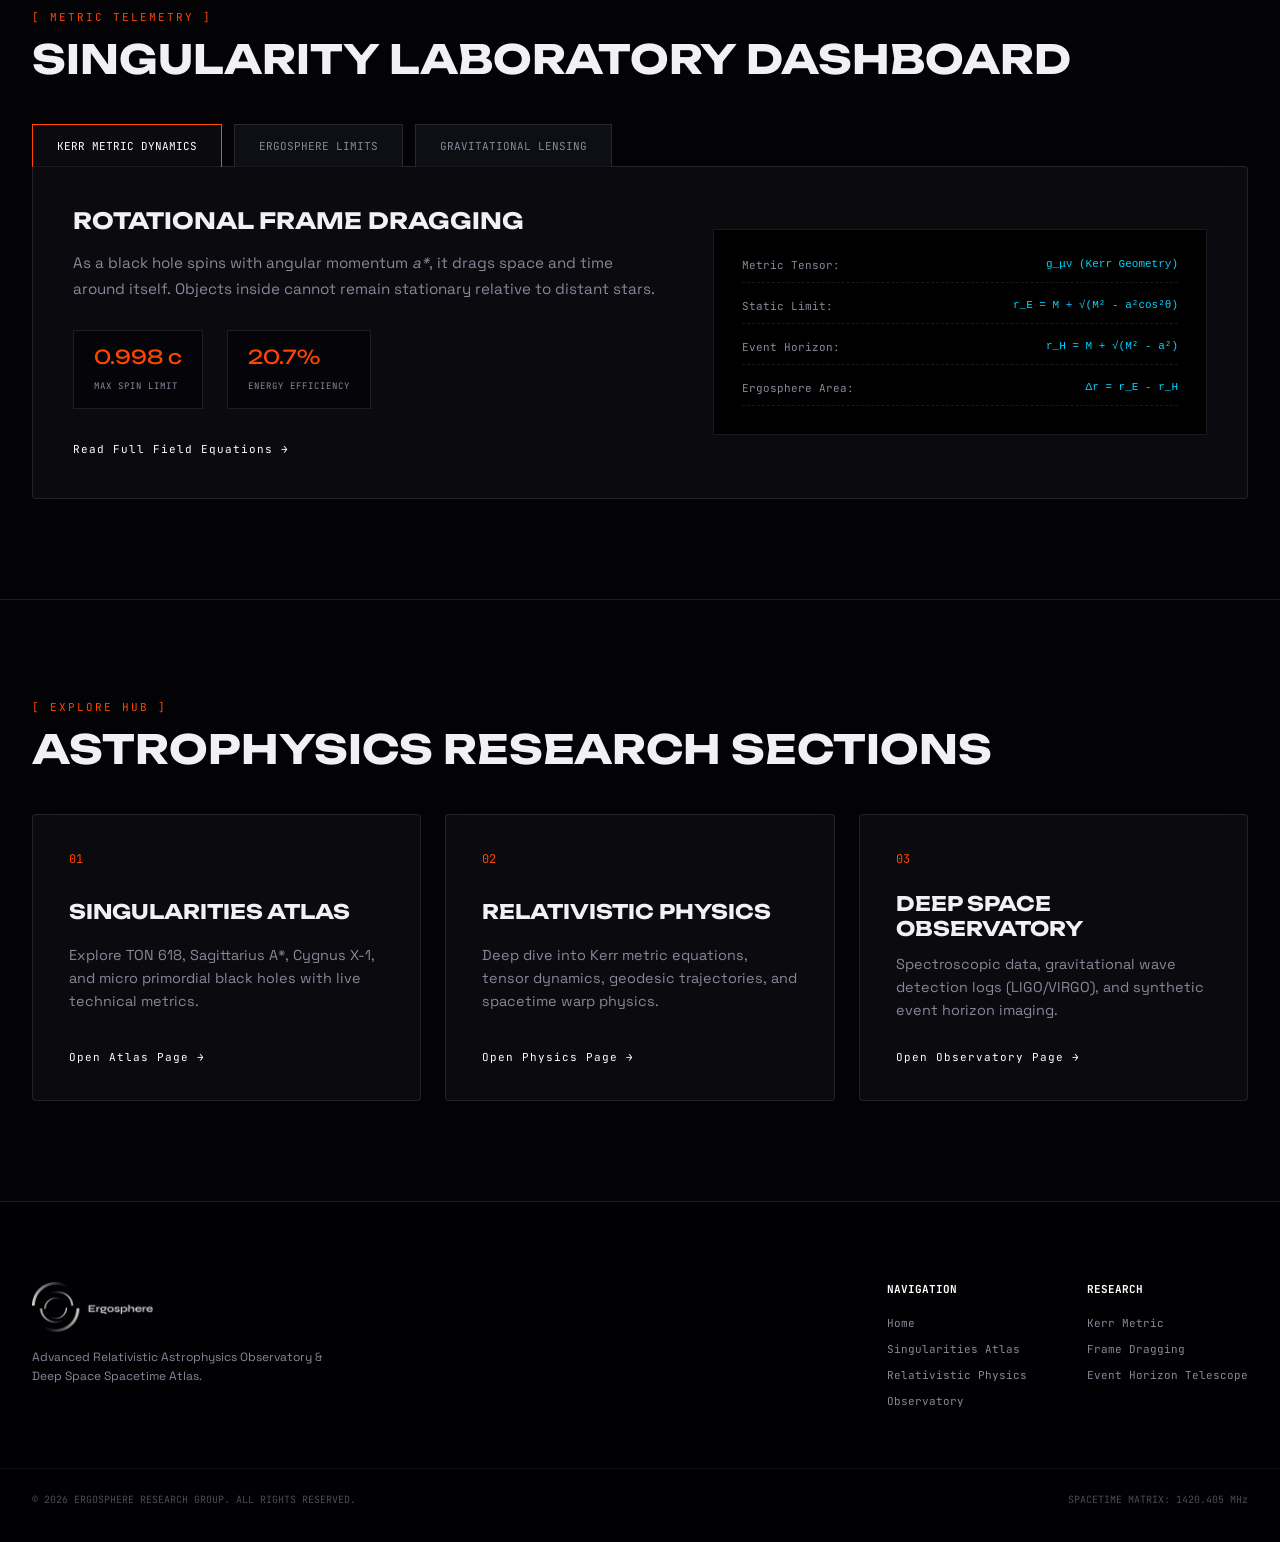
==== commit 4d9b2976: "Update logo image paths in index.html" ====
--- a/index.html
+++ b/index.html
@@ -36,7 +36,7 @@
   <!-- Site Header / Navigazione VERA tra pagine -->
   <header class="site-header">
     <a href="index.html" class="logo-container hover-target">
-      <img src="/Users/martinasacchetto/Desktop/ergosphere/LOGO/LOGO.png" alt="Ergosphere" class="logo-img">
+      <img src="LOGO/LOGO.png" alt="Ergosphere" class="logo-img">
     </a>
     
     <nav class="main-nav">
@@ -285,7 +285,7 @@
       <div class="footer-brand">
         <!-- LOGO ESATTO COME RICHESTO IN HTML -->
         <a href="index.html" class="logo-container hover-target">
-          <img src="/Users/martinasacchetto/Desktop/ergosphere/LOGO/LOGO.png" alt="Ergosphere" class="logo-img">
+          <img src="LOGO/LOGO.png" alt="Ergosphere" class="logo-img">
         </a>
         <p>Advanced Relativistic Astrophysics Observatory & Deep Space Spacetime Atlas.</p>
       </div>
@@ -315,4 +315,4 @@
 
   <script src="app.js"></script>
 </body>
-</html>+</html>
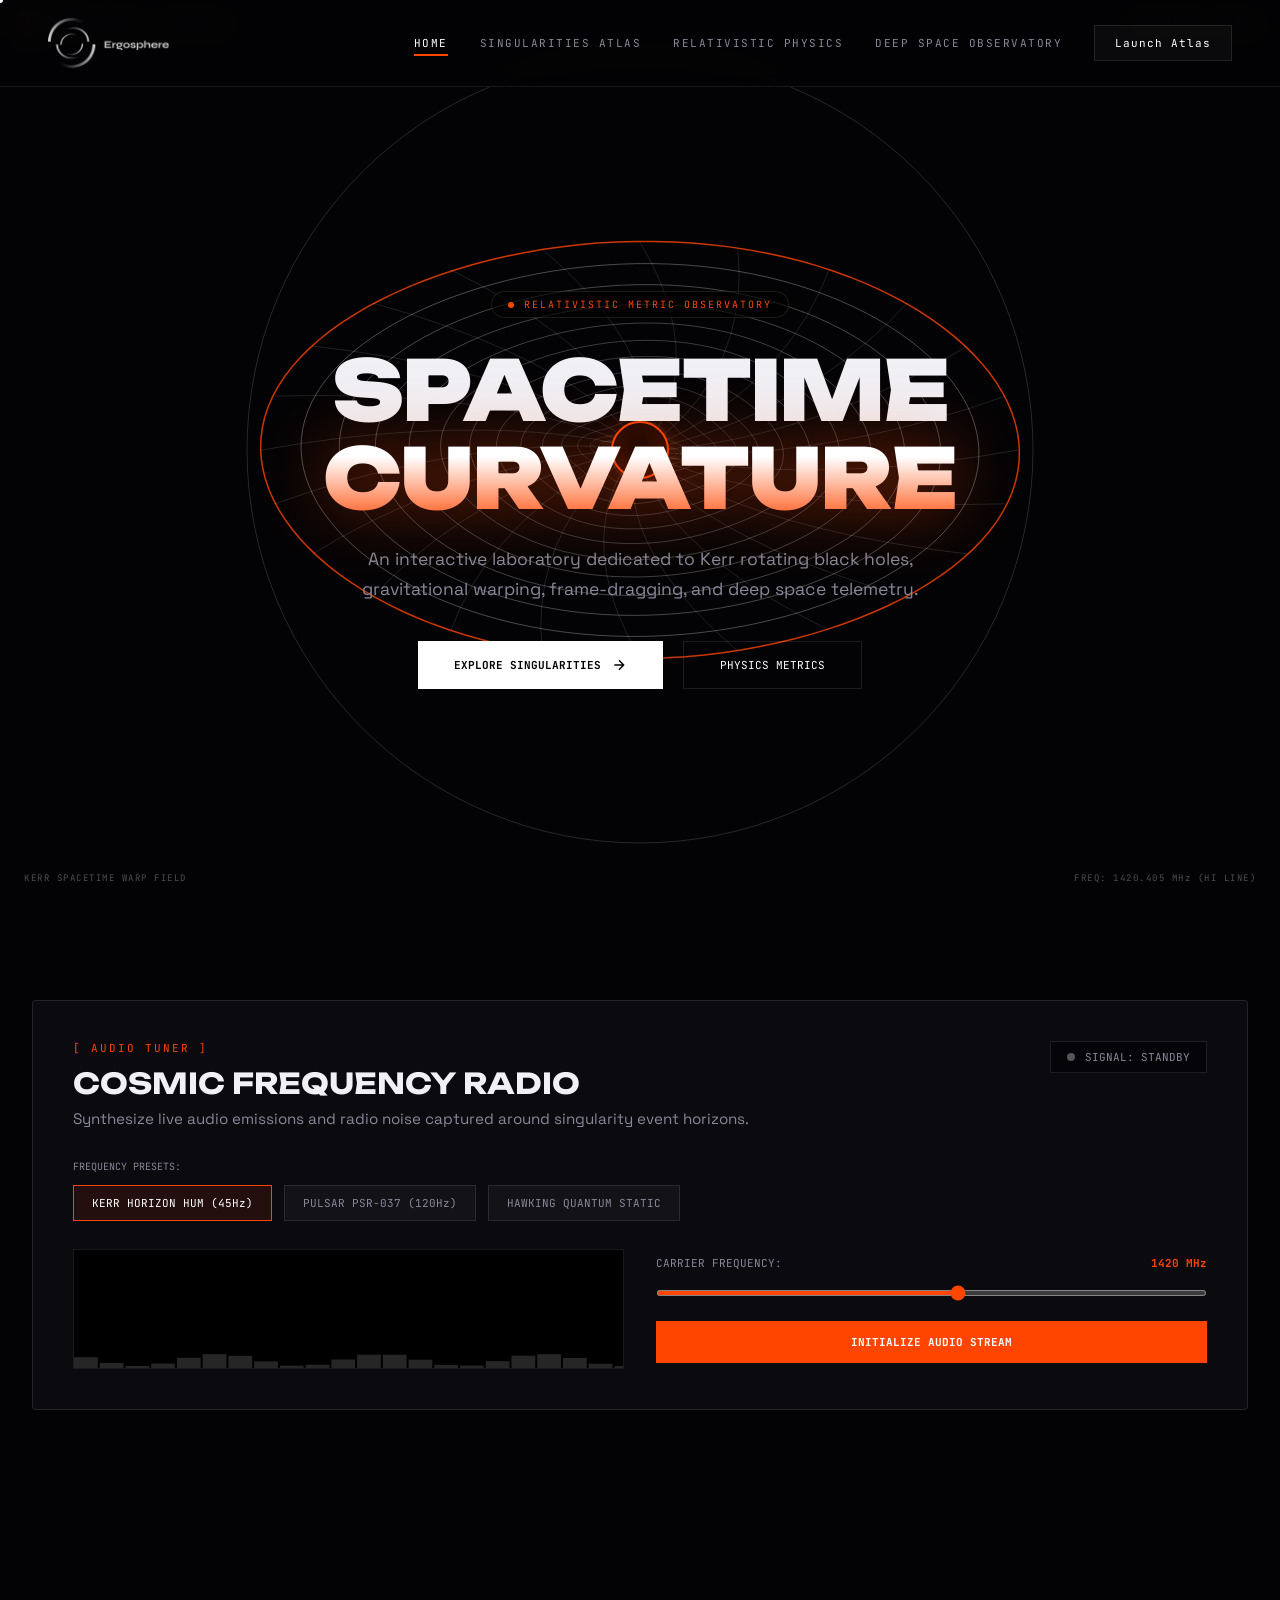
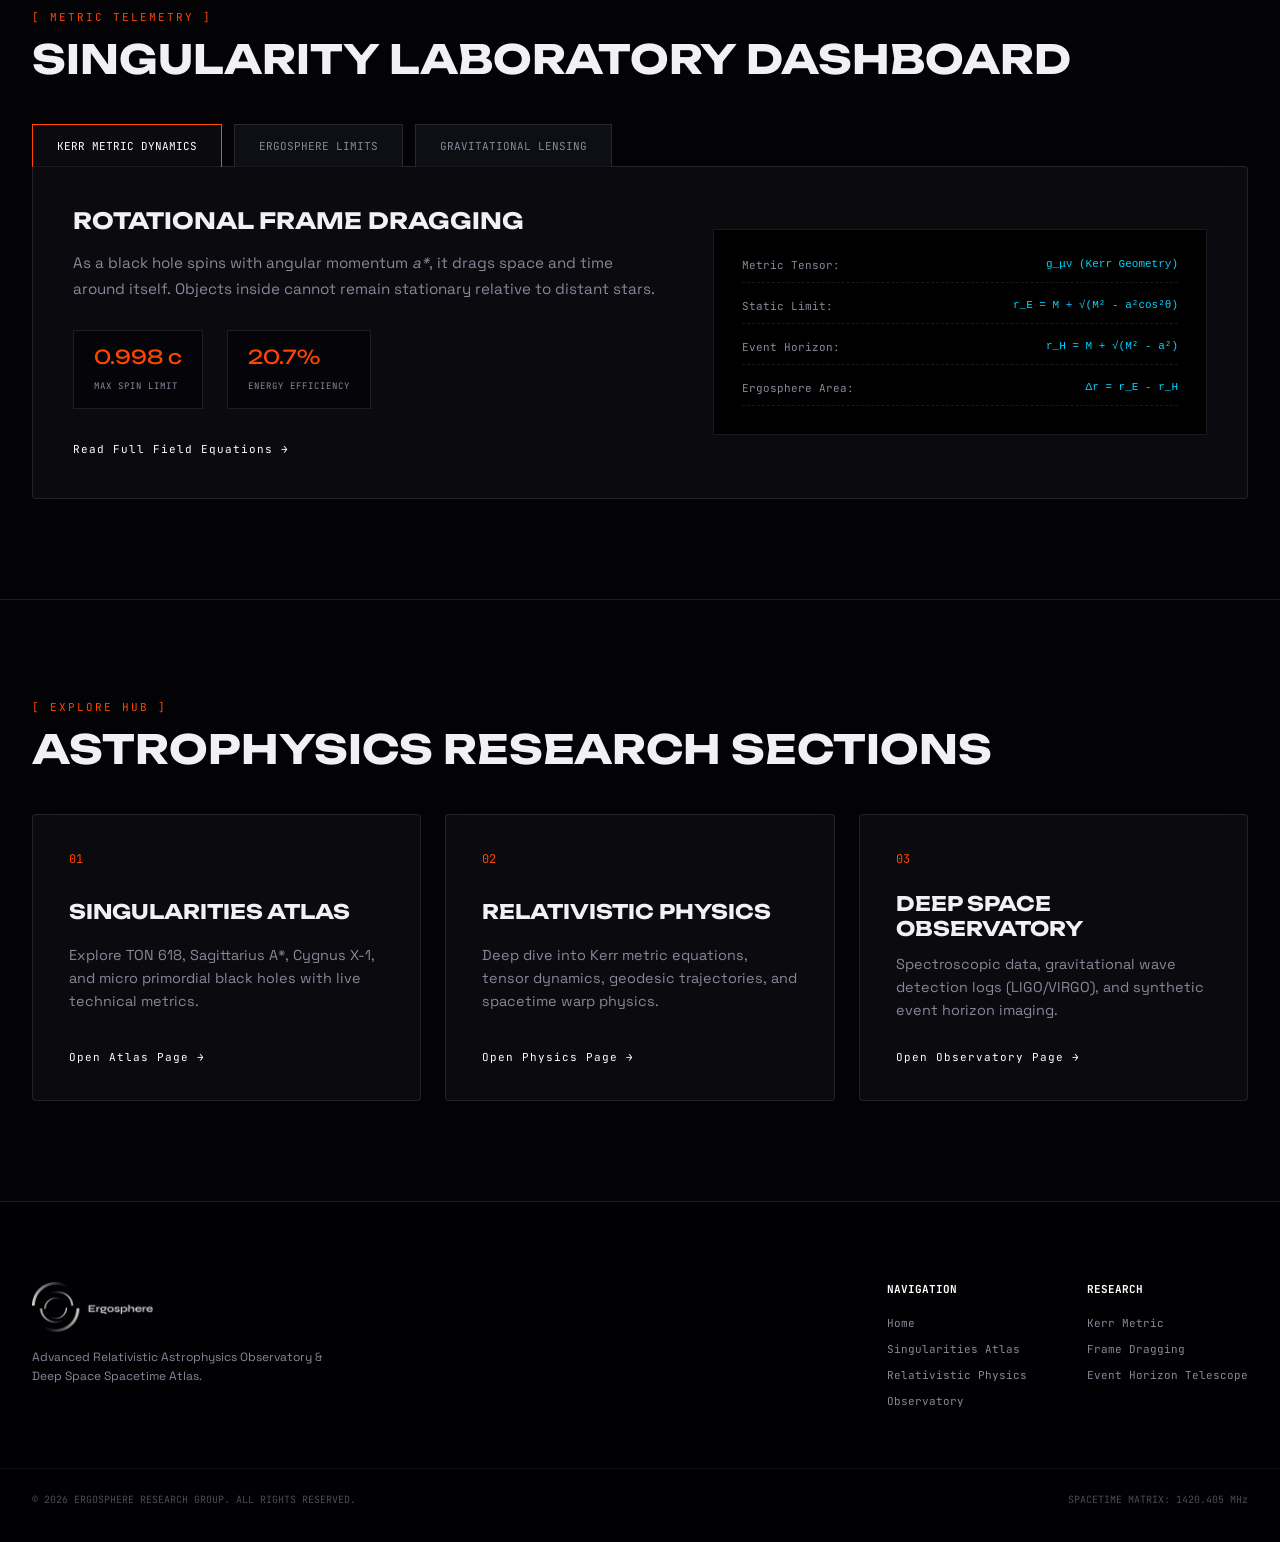
==== commit 7abdb6fa: "Add ASCII art comment in index.html Added a comment with an ASCII art cat to the HTML file." ====
--- a/index.html
+++ b/index.html
@@ -315,4 +315,9 @@
 
   <script src="app.js"></script>
 </body>
+  <!--
+   *    /\_/\      +
+       ( o.o )   <3  ghostly.grl
+   +    > ^ <          *
+-->
 </html>
